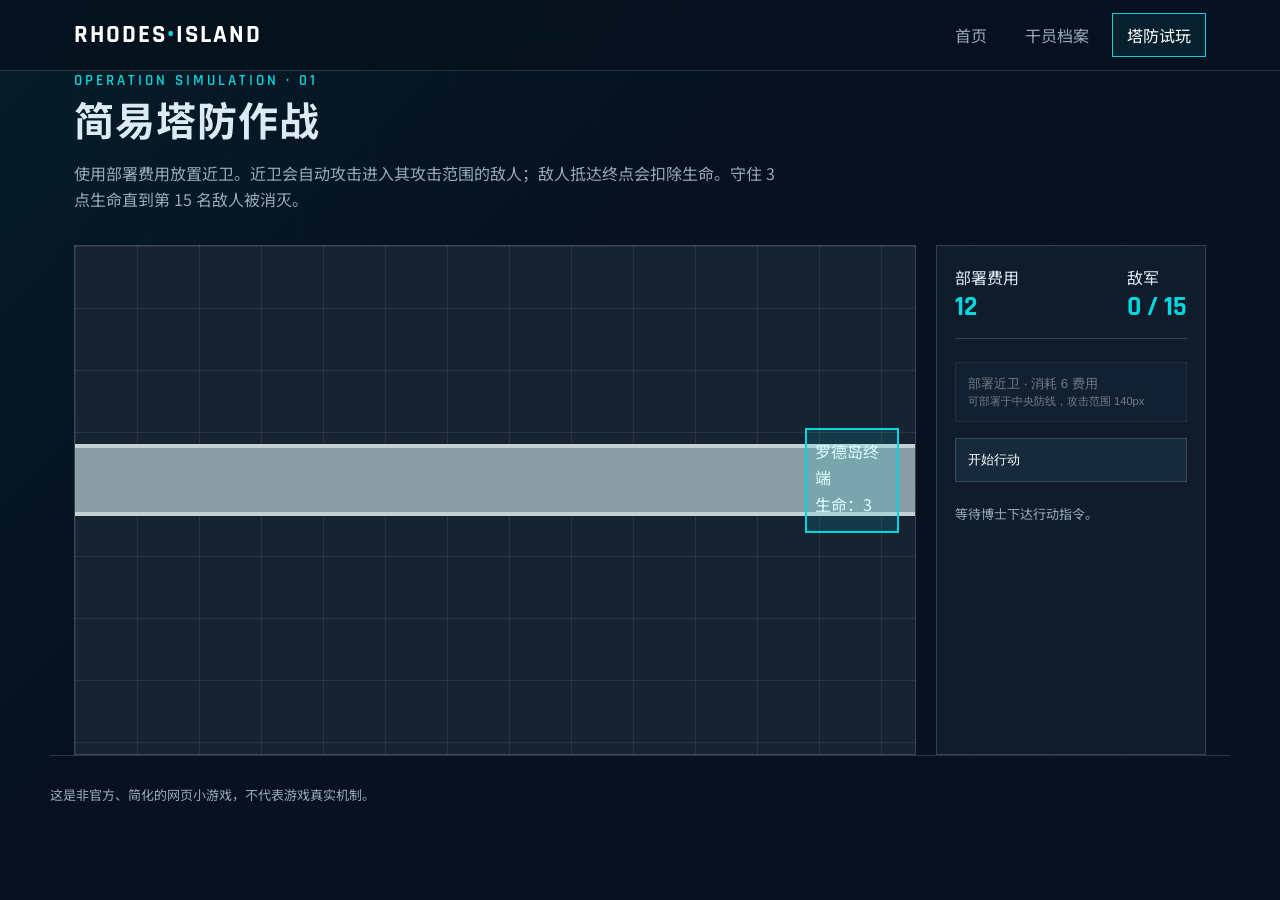
==== game.html @ d91fcb26 "feat: add Arknights fan site and tower defense demo" ====
<!doctype html><html lang="zh-CN"><head><meta charset="utf-8"><meta name="viewport" content="width=device-width,initial-scale=1"><meta name="description" content="明日方舟风格塔防小游戏。"><title>塔防试玩｜罗德岛终端</title><link rel="stylesheet" href="style.css"></head><body><header class="topbar"><div class="wrap nav"><a class="brand" href="index.html">RHODES<i>•</i>ISLAND</a><nav class="navlinks"><a href="index.html">首页</a><a href="characters.html">干员档案</a><a class="active" href="game.html">塔防试玩</a></nav></div></header><main><section class="wrap"><div class="eyebrow">OPERATION SIMULATION · 01</div><h1 class="section-title">简易塔防作战</h1><p class="lead">使用部署费用放置近卫。近卫会自动攻击进入其攻击范围的敌人；敌人抵达终点会扣除生命。守住 3 点生命直到第 15 名敌人被消灭。</p><div class="game-layout"><div class="battlefield" id="field"><div class="path"></div><div class="base">罗德岛终端<br>生命：<span id="basehp">3</span></div></div><aside class="sidebar"><div class="hud"><div>部署费用<br><strong id="cost">12</strong></div><div>敌军<br><strong id="count">0 / 15</strong></div></div><button class="deploy" id="deploy">部署近卫 · 消耗 6 费用<br><small>可部署于中央防线，攻击范围 140px</small></button><button class="deploy" id="start">开始行动</button><p class="log" id="log">等待博士下达行动指令。</p></aside></div></section></main><footer><div class="wrap footer">这是非官方、简化的网页小游戏，不代表游戏真实机制。</div></footer><script>const field=document.querySelector('#field'),costEl=document.querySelector('#cost'),countEl=document.querySelector('#count'),hpEl=document.querySelector('#basehp'),log=document.querySelector('#log'),deploy=document.querySelector('#deploy'),start=document.querySelector('#start');let cost=12,hp=3,kills=0,spawned=0,unit=null,running=false,timer=null;function upd(){costEl.textContent=cost;countEl.textContent=`${kills} / 15`;hpEl.textContent=hp;deploy.disabled=!!unit||cost<6||!running}function say(t){log.textContent=t}deploy.onclick=()=>{if(unit||cost<6)return;cost-=6;unit=document.createElement('div');unit.className='unit';unit.style.left='45%';unit.style.top='24%';unit.textContent='近';field.append(unit);say('近卫已部署：正在监测攻击范围。');upd()};function enemy(){if(!running||spawned>=15)return;spawned++;const e=document.createElement('div');e.className='enemy';field.append(e);let x=-38,life=5;const move=setInterval(()=>{if(!running){clearInterval(move);e.remove();return}x+=1.25;e.style.left=x+'px';if(unit&&x>field.clientWidth*.45-140&&x<field.clientWidth*.45+95){life-=.09;e.style.filter='brightness(1.5)';setTimeout(()=>e.style.filter='',70)}if(life<=0){clearInterval(move);e.remove();kills++;say(`敌军已击破。当前战果 ${kills}/15`);if(kills===15){running=false;clearInterval(timer);say('行动成功！罗德岛终端安全。');start.textContent='任务完成';start.disabled=true}upd()}else if(x>field.clientWidth-95){clearInterval(move);e.remove();hp--;say('敌军突破防线！');if(hp<=0){running=false;clearInterval(timer);say('行动失败：终端已失守。点击刷新页面重试。');start.disabled=true}upd()}},20)}start.onclick=()=>{if(running)return;running=true;start.disabled=true;start.textContent='行动进行中';say('敌军正在接近，尽快部署近卫！');upd();timer=setInterval(()=>{enemy();if(spawned>=15)clearInterval(timer)},1200)};setInterval(()=>{if(running&&cost<18){cost++;upd()}},1800);upd()</script></body></html>
---- style.css ----
@import url('https://fonts.googleapis.com/css2?family=Noto+Sans+SC:wght@400;500;700;900&family=Rajdhani:wght@500;600;700&display=swap');
:root{--ink:#111824;--deep:#07111f;--panel:#101c2c;--line:rgba(205,226,241,.18);--ice:#dcebf3;--muted:#95aab9;--cyan:#00d8dd;--orange:#ff9345;--red:#ed4d55}*{box-sizing:border-box}html{scroll-behavior:smooth}body{margin:0;background:var(--deep);color:var(--ice);font-family:'Noto Sans SC',sans-serif;line-height:1.65;overflow-x:hidden}body:before{content:'';position:fixed;inset:0;pointer-events:none;background:linear-gradient(135deg,rgba(0,216,221,.06),transparent 40%),repeating-linear-gradient(90deg,transparent 0 74px,rgba(255,255,255,.025) 75px);z-index:-1}.wrap{max-width:1180px;margin:auto;padding:0 24px}.topbar{position:sticky;top:0;z-index:10;background:rgba(7,17,31,.9);backdrop-filter:blur(16px);border-bottom:1px solid var(--line)}.nav{height:70px;display:flex;align-items:center;justify-content:space-between}.brand{font:700 25px Rajdhani,sans-serif;letter-spacing:2px;text-decoration:none;color:white}.brand i{color:var(--cyan);font-style:normal}.navlinks{display:flex;gap:8px}.navlinks a{color:var(--muted);text-decoration:none;padding:8px 14px;border:1px solid transparent}.navlinks a:hover,.navlinks a.active{color:white;border-color:var(--cyan);background:rgba(0,216,221,.08)}.hero{min-height:590px;display:grid;align-items:center;background:linear-gradient(90deg,rgba(7,17,31,.98) 15%,rgba(7,17,31,.68) 55%,rgba(7,17,31,.3)),url('https://web.hycdn.cn/arknights/official/static/pc/assets/images/home/kv.jpg') center/cover}.hero-content{max-width:620px;padding:80px 0}.eyebrow{color:var(--cyan);font:600 15px Rajdhani,sans-serif;letter-spacing:3px}.hero h1{font:900 clamp(44px,8vw,90px) Rajdhani,'Noto Sans SC',sans-serif;line-height:.95;margin:12px 0 18px;letter-spacing:2px}.hero p{color:#c3d2dc;max-width:540px}.button{display:inline-block;margin:12px 8px 0 0;padding:12px 24px;text-decoration:none;color:#06111d;background:var(--cyan);font-weight:900;border:1px solid var(--cyan);transition:.2s}.button:hover{transform:translateY(-3px);box-shadow:0 10px 25px rgba(0,216,221,.22)}.button.alt{background:transparent;color:white;border-color:var(--line)}section{padding:74px 0}.section-title{font:700 40px Rajdhani,'Noto Sans SC',sans-serif;letter-spacing:1px;margin:0 0 10px}.lead{color:var(--muted);max-width:720px;margin:0 0 32px}.grid{display:grid;grid-template-columns:repeat(3,1fr);gap:18px}.card{background:linear-gradient(145deg,rgba(24,40,59,.95),rgba(12,24,38,.95));border:1px solid var(--line);padding:24px}.card h3{margin:0 0 8px;color:white}.card p{color:var(--muted);font-size:14px;margin:0}.stat{font:700 34px Rajdhani,sans-serif;color:var(--cyan)}.notice{border-left:3px solid var(--orange);background:rgba(255,147,69,.08);padding:16px 20px;color:#cbd7df;font-size:14px}.char-grid{display:grid;grid-template-columns:repeat(auto-fit,minmax(215px,1fr));gap:18px}.operator{position:relative;min-height:350px;overflow:hidden;border:1px solid var(--line);background:#172435;isolation:isolate}.operator:after{content:'';position:absolute;inset:35% 0 0;background:linear-gradient(transparent,#091421 62%);z-index:-1}.operator img{width:100%;height:350px;object-fit:cover;object-position:top;position:absolute;inset:0;z-index:-2;filter:saturate(.9)}.operator .info{position:absolute;bottom:0;padding:18px;width:100%}.rarity{color:#ffd370;letter-spacing:2px;font-size:14px}.operator h3{margin:3px 0;font:700 27px Rajdhani,'Noto Sans SC',sans-serif}.operator small{color:#b3c4ce}.filterbar{display:flex;flex-wrap:wrap;gap:8px;margin:0 0 25px}.filter{cursor:pointer;border:1px solid var(--line);background:#111e2d;color:#c3d2dc;padding:8px 14px}.filter.active,.filter:hover{border-color:var(--cyan);color:var(--cyan)}.game-layout{display:grid;grid-template-columns:minmax(0,1fr) 270px;gap:20px}.battlefield{position:relative;min-height:510px;border:1px solid var(--line);background-color:#172333;background-image:linear-gradient(rgba(255,255,255,.08) 1px,transparent 1px),linear-gradient(90deg,rgba(255,255,255,.08) 1px,transparent 1px);background-size:62px 62px;overflow:hidden}.path{position:absolute;left:0;right:0;top:39%;height:72px;background:#8b9da6;border-top:4px solid #c5d1d3;border-bottom:4px solid #c5d1d3}.base{position:absolute;right:16px;top:calc(39% - 16px);width:94px;height:105px;border:2px solid var(--cyan);background:rgba(0,216,221,.12);padding:8px;color:#dff;z-index:3}.enemy{position:absolute;top:calc(39% + 16px);left:-38px;width:36px;height:36px;background:var(--red);border:3px solid #ffabb0;border-radius:5px;z-index:4}.unit{position:absolute;width:52px;height:52px;border:3px solid var(--cyan);border-radius:50%;background:#0f7985;color:white;text-align:center;line-height:46px;font-weight:bold;box-shadow:0 0 18px rgba(0,216,221,.5);z-index:4}.unit:after{content:'';position:absolute;inset:-9px;border:1px solid rgba(0,216,221,.45);border-radius:50%}.sidebar{background:var(--panel);border:1px solid var(--line);padding:18px}.hud{display:flex;justify-content:space-between;border-bottom:1px solid var(--line);padding-bottom:14px;margin-bottom:15px}.hud strong{color:var(--cyan);font:700 27px Rajdhani,sans-serif}.deploy{width:100%;cursor:pointer;text-align:left;background:#172a3c;color:white;border:1px solid var(--line);padding:12px;margin:8px 0}.deploy:hover:not(:disabled){border-color:var(--cyan);background:#193b4a}.deploy:disabled{opacity:.42;cursor:not-allowed}.log{color:var(--muted);font-size:13px;min-height:52px}.footer{padding:28px 0;color:var(--muted);font-size:13px;border-top:1px solid var(--line)}
@media(max-width:760px){.wrap{padding:0 16px}.nav{height:auto;min-height:64px;padding:10px 0;align-items:flex-start}.brand{font-size:20px}.navlinks{gap:2px}.navlinks a{font-size:13px;padding:6px 8px}.hero{min-height:510px;background-position:60% center}.hero-content{padding:70px 0}.grid{grid-template-columns:1fr}.game-layout{grid-template-columns:1fr}.battlefield{min-height:420px}.sidebar{order:-1}.operator{min-height:320px}.operator img{height:320px}section{padding:55px 0}.section-title{font-size:34px}}
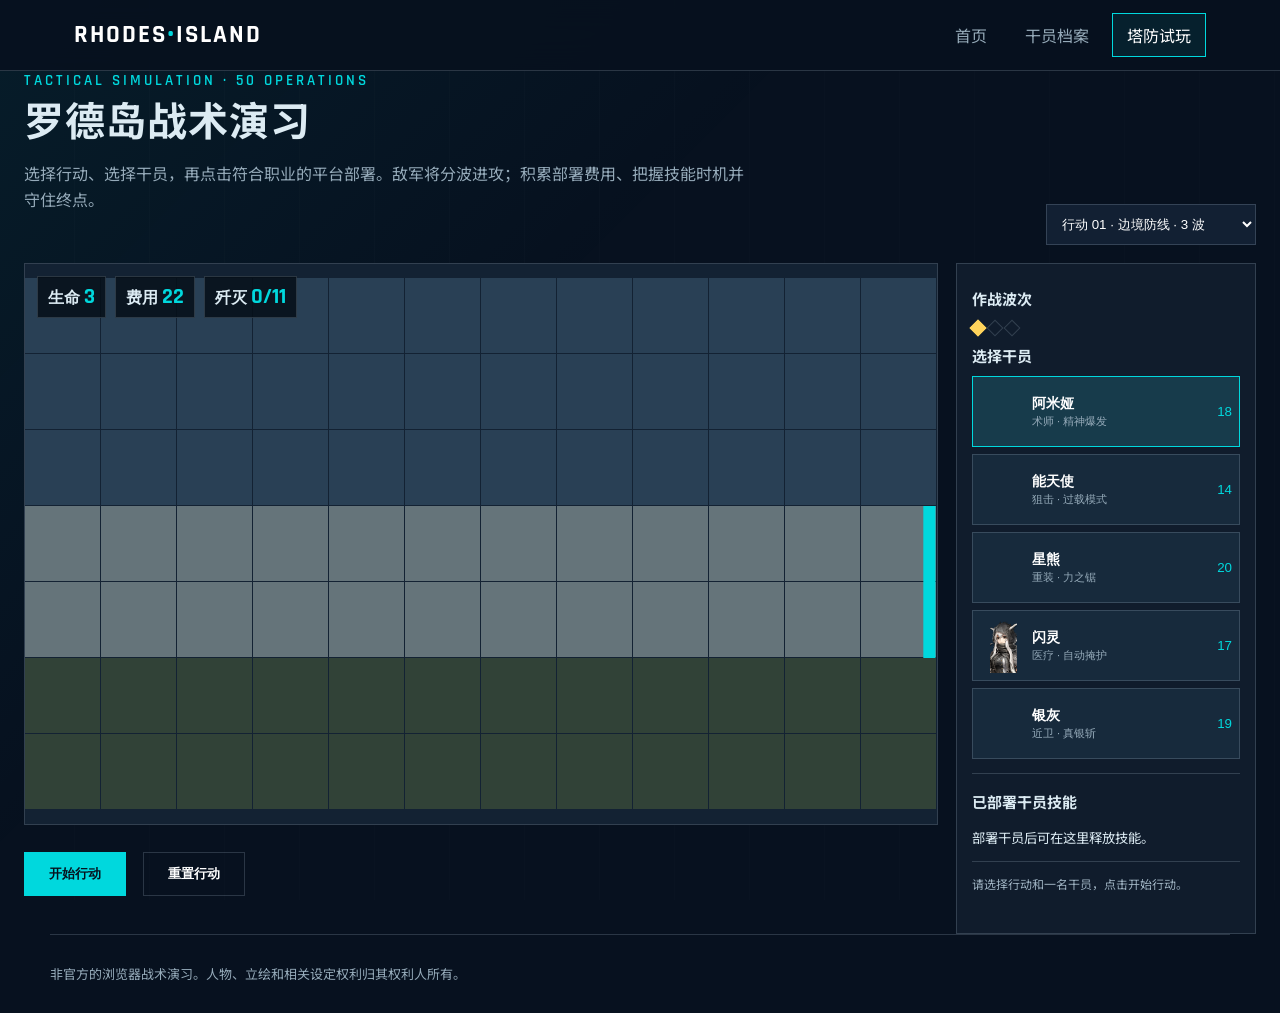
==== commit fe74d0fa: "feat: add complete operator archive and 50-level tower defense" ====
--- a/game.html
+++ b/game.html
@@ -1 +1 @@
-<!doctype html><html lang="zh-CN"><head><meta charset="utf-8"><meta name="viewport" content="width=device-width,initial-scale=1"><meta name="description" content="明日方舟风格塔防小游戏。"><title>塔防试玩｜罗德岛终端</title><link rel="stylesheet" href="style.css"></head><body><header class="topbar"><div class="wrap nav"><a class="brand" href="index.html">RHODES<i>•</i>ISLAND</a><nav class="navlinks"><a href="index.html">首页</a><a href="characters.html">干员档案</a><a class="active" href="game.html">塔防试玩</a></nav></div></header><main><section class="wrap"><div class="eyebrow">OPERATION SIMULATION · 01</div><h1 class="section-title">简易塔防作战</h1><p class="lead">使用部署费用放置近卫。近卫会自动攻击进入其攻击范围的敌人；敌人抵达终点会扣除生命。守住 3 点生命直到第 15 名敌人被消灭。</p><div class="game-layout"><div class="battlefield" id="field"><div class="path"></div><div class="base">罗德岛终端<br>生命：<span id="basehp">3</span></div></div><aside class="sidebar"><div class="hud"><div>部署费用<br><strong id="cost">12</strong></div><div>敌军<br><strong id="count">0 / 15</strong></div></div><button class="deploy" id="deploy">部署近卫 · 消耗 6 费用<br><small>可部署于中央防线，攻击范围 140px</small></button><button class="deploy" id="start">开始行动</button><p class="log" id="log">等待博士下达行动指令。</p></aside></div></section></main><footer><div class="wrap footer">这是非官方、简化的网页小游戏，不代表游戏真实机制。</div></footer><script>const field=document.querySelector('#field'),costEl=document.querySelector('#cost'),countEl=document.querySelector('#count'),hpEl=document.querySelector('#basehp'),log=document.querySelector('#log'),deploy=document.querySelector('#deploy'),start=document.querySelector('#start');let cost=12,hp=3,kills=0,spawned=0,unit=null,running=false,timer=null;function upd(){costEl.textContent=cost;countEl.textContent=`${kills} / 15`;hpEl.textContent=hp;deploy.disabled=!!unit||cost<6||!running}function say(t){log.textContent=t}deploy.onclick=()=>{if(unit||cost<6)return;cost-=6;unit=document.createElement('div');unit.className='unit';unit.style.left='45%';unit.style.top='24%';unit.textContent='近';field.append(unit);say('近卫已部署：正在监测攻击范围。');upd()};function enemy(){if(!running||spawned>=15)return;spawned++;const e=document.createElement('div');e.className='enemy';field.append(e);let x=-38,life=5;const move=setInterval(()=>{if(!running){clearInterval(move);e.remove();return}x+=1.25;e.style.left=x+'px';if(unit&&x>field.clientWidth*.45-140&&x<field.clientWidth*.45+95){life-=.09;e.style.filter='brightness(1.5)';setTimeout(()=>e.style.filter='',70)}if(life<=0){clearInterval(move);e.remove();kills++;say(`敌军已击破。当前战果 ${kills}/15`);if(kills===15){running=false;clearInterval(timer);say('行动成功！罗德岛终端安全。');start.textContent='任务完成';start.disabled=true}upd()}else if(x>field.clientWidth-95){clearInterval(move);e.remove();hp--;say('敌军突破防线！');if(hp<=0){running=false;clearInterval(timer);say('行动失败：终端已失守。点击刷新页面重试。');start.disabled=true}upd()}},20)}start.onclick=()=>{if(running)return;running=true;start.disabled=true;start.textContent='行动进行中';say('敌军正在接近，尽快部署近卫！');upd();timer=setInterval(()=>{enemy();if(spawned>=15)clearInterval(timer)},1200)};setInterval(()=>{if(running&&cost<18){cost++;upd()}},1800);upd()</script></body></html>+<!doctype html><html lang="zh-CN"><head><meta charset="utf-8"><meta name="viewport" content="width=device-width,initial-scale=1"><meta name="description" content="含50个行动关卡的明日方舟风格塔防试玩。"><title>塔防作战｜罗德岛终端</title><link rel="stylesheet" href="style.css"><link rel="stylesheet" href="game.css"></head><body><header class="topbar"><div class="wrap nav"><a class="brand" href="index.html">RHODES<i>•</i>ISLAND</a><nav class="navlinks"><a href="index.html">首页</a><a href="characters.html">干员档案</a><a class="active" href="game.html">塔防试玩</a></nav></div></header><main><section class="wrap td-shell"><div class="td-top"><div><div class="eyebrow">TACTICAL SIMULATION · 50 OPERATIONS</div><h1 class="section-title">罗德岛战术演习</h1><p class="lead">选择行动、选择干员，再点击符合职业的平台部署。敌军将分波进攻；积累部署费用、把握技能时机并守住终点。</p></div><select class="level-select" id="level" aria-label="选择行动"></select></div><div class="td-layout"><div><div class="td-board"><canvas id="board" aria-label="战场网格"></canvas><div class="td-hud"><div class="td-pill">生命 <b id="life">3</b></div><div class="td-pill">费用 <b id="dp">22</b></div><div class="td-pill">歼灭 <b id="kills">0/0</b></div></div></div><div class="td-controls"><button class="button" id="start">开始行动</button><button class="button alt" id="reset">重置行动</button></div></div><aside class="td-side"><h3>作战波次</h3><div class="wave-track" id="waves"></div><h3>选择干员</h3><div id="operators"></div><div class="td-skills"><h3>已部署干员技能</h3><div id="skills"><small>部署干员后可在这里释放技能。</small></div></div><p class="td-log" id="log">请选择行动和一名干员，点击开始行动。</p></aside></div></section></main><footer><div class="wrap footer">非官方的浏览器战术演习。人物、立绘和相关设定权利归其权利人所有。</div></footer><script type="module">import{OPERATORS,LEVELS,GRID}from'./js/game-data.js';import{GameEngine}from'./js/game-engine.js';import{render}from'./js/game-render.js';const $=s=>document.querySelector(s),canvas=$('#board'),level=$('#level'),ops=$('#operators'),skills=$('#skills'),log=$('#log');let g=new GameEngine(),last=0,geom;LEVELS.forEach(x=>level.add(new Option(`${x.name} · ${x.waves.length} 波`,x.id)));function ui(){ $('#life').textContent=g.life;$('#dp').textContent=Math.floor(g.dp);$('#kills').textContent=`${g.kills}/${g.total}`;$('#waves').innerHTML=g.level.waves.map((_,i)=>`<i class="wave-dot ${i<g.wave?'done':i===g.wave?'now':''}"></i>`).join('');ops.innerHTML=OPERATORS.map(o=>`<button class="td-op ${g.selected?.id===o.id?'active':''}" data-id="${o.id}"><img src="${o.portrait}" alt=""><span><strong>${o.name}</strong><br><small>${o.role} · ${o.skill}</small></span><em>${o.cost}</em></button>`).join('');skills.innerHTML=g.units.length?g.units.map((u,i)=>`<button class="td-skill" data-skill="${i}" ${u.skillCd>0?'disabled':''}>${u.name} · ${u.skill} ${u.skillCd>0?`(${Math.ceil(u.skillCd)}s)`:''}</button>`).join(''):'<small>部署干员后可在这里释放技能。</small>'}function loop(t){let dt=Math.min(.05,(t-last)/1000||0);last=t;g.tick(dt);geom=render(canvas,g);ui();requestAnimationFrame(loop)}g.on('log',x=>log.textContent=x);g.on('end',ok=>{log.textContent=ok?'行动成功！可选择下一关继续演习。':'行动失败：终端失守。请调整部署后重试。'});g.on('state',()=>{});ops.onclick=e=>{let b=e.target.closest('[data-id]');if(b)g.select(b.dataset.id)};skills.onclick=e=>{let b=e.target.closest('[data-skill]');if(b)g.skill(+b.dataset.skill)};canvas.onclick=e=>{if(!geom)return;let r=canvas.getBoundingClientRect(),x=(e.clientX-r.left),y=(e.clientY-r.top),col=Math.floor((x-geom.ox)/geom.s),row=Math.floor((y-geom.oy)/geom.s);if(col>=0&&col<GRID.cols&&row>=0&&row<GRID.rows)g.deploy(col,row)};$('#start').onclick=()=>g.start();$('#reset').onclick=()=>{g.reset(+level.value);log.textContent='行动已重置。请选择干员并开始。'};level.onchange=()=>{g.reset(+level.value);log.textContent='已切换行动。'};level.value=1;g.select('amiya');ui();requestAnimationFrame(loop);</script></body></html>
--- a/style.css
+++ b/style.css
@@ -1,3 +1,11 @@
 @import url('https://fonts.googleapis.com/css2?family=Noto+Sans+SC:wght@400;500;700;900&family=Rajdhani:wght@500;600;700&display=swap');
-:root{--ink:#111824;--deep:#07111f;--panel:#101c2c;--line:rgba(205,226,241,.18);--ice:#dcebf3;--muted:#95aab9;--cyan:#00d8dd;--orange:#ff9345;--red:#ed4d55}*{box-sizing:border-box}html{scroll-behavior:smooth}body{margin:0;background:var(--deep);color:var(--ice);font-family:'Noto Sans SC',sans-serif;line-height:1.65;overflow-x:hidden}body:before{content:'';position:fixed;inset:0;pointer-events:none;background:linear-gradient(135deg,rgba(0,216,221,.06),transparent 40%),repeating-linear-gradient(90deg,transparent 0 74px,rgba(255,255,255,.025) 75px);z-index:-1}.wrap{max-width:1180px;margin:auto;padding:0 24px}.topbar{position:sticky;top:0;z-index:10;background:rgba(7,17,31,.9);backdrop-filter:blur(16px);border-bottom:1px solid var(--line)}.nav{height:70px;display:flex;align-items:center;justify-content:space-between}.brand{font:700 25px Rajdhani,sans-serif;letter-spacing:2px;text-decoration:none;color:white}.brand i{color:var(--cyan);font-style:normal}.navlinks{display:flex;gap:8px}.navlinks a{color:var(--muted);text-decoration:none;padding:8px 14px;border:1px solid transparent}.navlinks a:hover,.navlinks a.active{color:white;border-color:var(--cyan);background:rgba(0,216,221,.08)}.hero{min-height:590px;display:grid;align-items:center;background:linear-gradient(90deg,rgba(7,17,31,.98) 15%,rgba(7,17,31,.68) 55%,rgba(7,17,31,.3)),url('https://web.hycdn.cn/arknights/official/static/pc/assets/images/home/kv.jpg') center/cover}.hero-content{max-width:620px;padding:80px 0}.eyebrow{color:var(--cyan);font:600 15px Rajdhani,sans-serif;letter-spacing:3px}.hero h1{font:900 clamp(44px,8vw,90px) Rajdhani,'Noto Sans SC',sans-serif;line-height:.95;margin:12px 0 18px;letter-spacing:2px}.hero p{color:#c3d2dc;max-width:540px}.button{display:inline-block;margin:12px 8px 0 0;padding:12px 24px;text-decoration:none;color:#06111d;background:var(--cyan);font-weight:900;border:1px solid var(--cyan);transition:.2s}.button:hover{transform:translateY(-3px);box-shadow:0 10px 25px rgba(0,216,221,.22)}.button.alt{background:transparent;color:white;border-color:var(--line)}section{padding:74px 0}.section-title{font:700 40px Rajdhani,'Noto Sans SC',sans-serif;letter-spacing:1px;margin:0 0 10px}.lead{color:var(--muted);max-width:720px;margin:0 0 32px}.grid{display:grid;grid-template-columns:repeat(3,1fr);gap:18px}.card{background:linear-gradient(145deg,rgba(24,40,59,.95),rgba(12,24,38,.95));border:1px solid var(--line);padding:24px}.card h3{margin:0 0 8px;color:white}.card p{color:var(--muted);font-size:14px;margin:0}.stat{font:700 34px Rajdhani,sans-serif;color:var(--cyan)}.notice{border-left:3px solid var(--orange);background:rgba(255,147,69,.08);padding:16px 20px;color:#cbd7df;font-size:14px}.char-grid{display:grid;grid-template-columns:repeat(auto-fit,minmax(215px,1fr));gap:18px}.operator{position:relative;min-height:350px;overflow:hidden;border:1px solid var(--line);background:#172435;isolation:isolate}.operator:after{content:'';position:absolute;inset:35% 0 0;background:linear-gradient(transparent,#091421 62%);z-index:-1}.operator img{width:100%;height:350px;object-fit:cover;object-position:top;position:absolute;inset:0;z-index:-2;filter:saturate(.9)}.operator .info{position:absolute;bottom:0;padding:18px;width:100%}.rarity{color:#ffd370;letter-spacing:2px;font-size:14px}.operator h3{margin:3px 0;font:700 27px Rajdhani,'Noto Sans SC',sans-serif}.operator small{color:#b3c4ce}.filterbar{display:flex;flex-wrap:wrap;gap:8px;margin:0 0 25px}.filter{cursor:pointer;border:1px solid var(--line);background:#111e2d;color:#c3d2dc;padding:8px 14px}.filter.active,.filter:hover{border-color:var(--cyan);color:var(--cyan)}.game-layout{display:grid;grid-template-columns:minmax(0,1fr) 270px;gap:20px}.battlefield{position:relative;min-height:510px;border:1px solid var(--line);background-color:#172333;background-image:linear-gradient(rgba(255,255,255,.08) 1px,transparent 1px),linear-gradient(90deg,rgba(255,255,255,.08) 1px,transparent 1px);background-size:62px 62px;overflow:hidden}.path{position:absolute;left:0;right:0;top:39%;height:72px;background:#8b9da6;border-top:4px solid #c5d1d3;border-bottom:4px solid #c5d1d3}.base{position:absolute;right:16px;top:calc(39% - 16px);width:94px;height:105px;border:2px solid var(--cyan);background:rgba(0,216,221,.12);padding:8px;color:#dff;z-index:3}.enemy{position:absolute;top:calc(39% + 16px);left:-38px;width:36px;height:36px;background:var(--red);border:3px solid #ffabb0;border-radius:5px;z-index:4}.unit{position:absolute;width:52px;height:52px;border:3px solid var(--cyan);border-radius:50%;background:#0f7985;color:white;text-align:center;line-height:46px;font-weight:bold;box-shadow:0 0 18px rgba(0,216,221,.5);z-index:4}.unit:after{content:'';position:absolute;inset:-9px;border:1px solid rgba(0,216,221,.45);border-radius:50%}.sidebar{background:var(--panel);border:1px solid var(--line);padding:18px}.hud{display:flex;justify-content:space-between;border-bottom:1px solid var(--line);padding-bottom:14px;margin-bottom:15px}.hud strong{color:var(--cyan);font:700 27px Rajdhani,sans-serif}.deploy{width:100%;cursor:pointer;text-align:left;background:#172a3c;color:white;border:1px solid var(--line);padding:12px;margin:8px 0}.deploy:hover:not(:disabled){border-color:var(--cyan);background:#193b4a}.deploy:disabled{opacity:.42;cursor:not-allowed}.log{color:var(--muted);font-size:13px;min-height:52px}.footer{padding:28px 0;color:var(--muted);font-size:13px;border-top:1px solid var(--line)}
+:root{--ink:#111824;--deep:#07111f;--panel:#101c2c;--line:rgba(205,226,241,.18);--ice:#dcebf3;--muted:#95aab9;--cyan:#00d8dd;--orange:#ff9345;--red:#ed4d55}*{box-sizing:border-box}html{scroll-behavior:smooth}body{margin:0;background:var(--deep);color:var(--ice);font-family:'Noto Sans SC',sans-serif;line-height:1.65;overflow-x:hidden}body:before{content:'';position:fixed;inset:0;pointer-events:none;background:linear-gradient(135deg,rgba(0,216,221,.06),transparent 40%),repeating-linear-gradient(90deg,transparent 0 74px,rgba(255,255,255,.025) 75px);z-index:-1}.wrap{max-width:1180px;margin:auto;padding:0 24px}.topbar{position:sticky;top:0;z-index:10;background:rgba(7,17,31,.9);backdrop-filter:blur(16px);border-bottom:1px solid var(--line)}.nav{height:70px;display:flex;align-items:center;justify-content:space-between}.brand{font:700 25px Rajdhani,sans-serif;letter-spacing:2px;text-decoration:none;color:white}.brand i{color:var(--cyan);font-style:normal}.navlinks{display:flex;gap:8px}.navlinks a{color:var(--muted);text-decoration:none;padding:8px 14px;border:1px solid transparent}.navlinks a:hover,.navlinks a.active{color:white;border-color:var(--cyan);background:rgba(0,216,221,.08)}.hero{min-height:590px;display:grid;align-items:center;background:linear-gradient(90deg,rgba(7,17,31,.98) 15%,rgba(7,17,31,.68) 55%,rgba(7,17,31,.3)),url('https://web.hycdn.cn/arknights/official/static/pc/assets/images/home/kv.jpg') center/cover}.hero-content{max-width:620px;padding:80px 0}.eyebrow{color:var(--cyan);font:600 15px Rajdhani,sans-serif;letter-spacing:3px}.hero h1{font:900 clamp(44px,8vw,90px) Rajdhani,'Noto Sans SC',sans-serif;line-height:.95;margin:12px 0 18px;letter-spacing:2px}.hero p{color:#c3d2dc;max-width:540px}.button{display:inline-block;margin:12px 8px 0 0;padding:12px 24px;text-decoration:none;color:#06111d;background:var(--cyan);font-weight:900;border:1px solid var(--cyan);transition:.2s}.button:hover{transform:translateY(-3px);box-shadow:0 10px 25px rgba(0,216,221,.22)}.button.alt{background:transparent;color:white;border-color:var(--line)}section{padding:74px 0}.section-title{font:700 40px Rajdhani,'Noto Sans SC',sans-serif;letter-spacing:1px;margin:0 0 10px}.lead{color:var(--muted);max-width:720px;margin:0 0 32px}.grid{display:grid;grid-template-columns:repeat(3,1fr);gap:18px}.card{background:linear-gradient(145deg,rgba(24,40,59,.95),rgba(12,24,38,.95));border:1px solid var(--line);padding:24px}.card h3{margin:0 0 8px;color:white}.card p{color:var(--muted);font-size:14px;margin:0}.stat{font:700 34px Rajdhani,sans-serif;color:var(--cyan)}.notice{border-left:3px solid var(--orange);background:rgba(255,147,69,.08);padding:16px 20px;color:#cbd7df;font-size:14px}.char-grid{display:grid;grid-template-columns:repeat(auto-fit,minmax(215px,1fr));gap:18px}.operator{position:relative;min-height:350px;overflow:hidden;border:1px solid var(--line);background:#172435;isolation:isolate}.operator:after{content:'';position:absolute;inset:35% 0 0;background:linear-gradient(transparent,#091421 62%);z-index:-1}.operator img{width:100%;height:350px;object-fit:contain;object-position:center top;position:absolute;inset:0;z-index:-2;filter:saturate(.9)}.operator .info{position:absolute;bottom:0;padding:18px;width:100%}.rarity{color:#ffd370;letter-spacing:2px;font-size:14px}.operator h3{margin:3px 0;font:700 27px Rajdhani,'Noto Sans SC',sans-serif}.operator small{color:#b3c4ce}.filterbar{display:flex;flex-wrap:wrap;gap:8px;margin:0 0 25px}.filter{cursor:pointer;border:1px solid var(--line);background:#111e2d;color:#c3d2dc;padding:8px 14px}.filter.active,.filter:hover{border-color:var(--cyan);color:var(--cyan)}.game-layout{display:grid;grid-template-columns:minmax(0,1fr) 270px;gap:20px}.battlefield{position:relative;min-height:510px;border:1px solid var(--line);background-color:#172333;background-image:linear-gradient(rgba(255,255,255,.08) 1px,transparent 1px),linear-gradient(90deg,rgba(255,255,255,.08) 1px,transparent 1px);background-size:62px 62px;overflow:hidden}.path{position:absolute;left:0;right:0;top:39%;height:72px;background:#8b9da6;border-top:4px solid #c5d1d3;border-bottom:4px solid #c5d1d3}.base{position:absolute;right:16px;top:calc(39% - 16px);width:94px;height:105px;border:2px solid var(--cyan);background:rgba(0,216,221,.12);padding:8px;color:#dff;z-index:3}.enemy{position:absolute;top:calc(39% + 16px);left:-38px;width:36px;height:36px;background:var(--red);border:3px solid #ffabb0;border-radius:5px;z-index:4}.unit{position:absolute;width:52px;height:52px;border:3px solid var(--cyan);border-radius:50%;background:#0f7985;color:white;text-align:center;line-height:46px;font-weight:bold;box-shadow:0 0 18px rgba(0,216,221,.5);z-index:4}.unit:after{content:'';position:absolute;inset:-9px;border:1px solid rgba(0,216,221,.45);border-radius:50%}.sidebar{background:var(--panel);border:1px solid var(--line);padding:18px}.hud{display:flex;justify-content:space-between;border-bottom:1px solid var(--line);padding-bottom:14px;margin-bottom:15px}.hud strong{color:var(--cyan);font:700 27px Rajdhani,sans-serif}.deploy{width:100%;cursor:pointer;text-align:left;background:#172a3c;color:white;border:1px solid var(--line);padding:12px;margin:8px 0}.deploy:hover:not(:disabled){border-color:var(--cyan);background:#193b4a}.deploy:disabled{opacity:.42;cursor:not-allowed}.log{color:var(--muted);font-size:13px;min-height:52px}.footer{padding:28px 0;color:var(--muted);font-size:13px;border-top:1px solid var(--line)}
 @media(max-width:760px){.wrap{padding:0 16px}.nav{height:auto;min-height:64px;padding:10px 0;align-items:flex-start}.brand{font-size:20px}.navlinks{gap:2px}.navlinks a{font-size:13px;padding:6px 8px}.hero{min-height:510px;background-position:60% center}.hero-content{padding:70px 0}.grid{grid-template-columns:1fr}.game-layout{grid-template-columns:1fr}.battlefield{min-height:420px}.sidebar{order:-1}.operator{min-height:320px}.operator img{height:320px}section{padding:55px 0}.section-title{font-size:34px}}
+/* When an external artwork mirror is unavailable, retain an intentional archive card instead of a blank frame. */
+.operator.image-missing{background:radial-gradient(circle at 72% 20%,rgba(0,216,221,.32),transparent 32%),linear-gradient(145deg,#263d56,#0b1625)}
+.operator.image-missing:before{content:'RHODES ISLAND\A OPERATOR FILE';white-space:pre;position:absolute;right:16px;top:18px;text-align:right;color:rgba(220,235,243,.38);font:700 15px Rajdhani,sans-serif;letter-spacing:2px;line-height:1.2;z-index:-1}
+.operator.image-missing .info{border-top:1px solid rgba(0,216,221,.35)}
+/* Full catalogue controls and intentionally artwork-free archive cards. */
+.catalogue-status{display:flex;align-items:baseline;gap:13px;margin:22px 0 14px;color:var(--muted)}.catalogue-status strong{color:var(--cyan);font:700 22px Rajdhani,'Noto Sans SC',sans-serif;letter-spacing:.4px}.catalogue-status span{font-size:13px}.catalogue-tools{display:flex;flex-direction:column;gap:12px;margin-bottom:22px}.searchbox{display:flex;align-items:center;max-width:430px;background:#111e2d;border:1px solid var(--line);color:var(--cyan);padding:0 12px;font-size:21px}.searchbox:focus-within{border-color:var(--cyan)}.searchbox input{width:100%;padding:11px 9px;background:transparent;border:0;outline:0;color:white;font:14px 'Noto Sans SC',sans-serif}.searchbox input::placeholder{color:#75909e}.catalogue-grid{grid-template-columns:repeat(auto-fit,minmax(215px,1fr));align-items:start}.catalogue-grid .operator{min-height:300px;max-width:300px}.archive-card{background:radial-gradient(circle at 75% 22%,rgba(0,216,221,.18),transparent 31%),linear-gradient(145deg,#1c3045,#0a1523)}.archive-card:after{background:linear-gradient(transparent,rgba(7,17,31,.72) 65%)}.archive-mark{position:absolute;right:15px;top:16px;max-width:65%;text-align:right;color:rgba(220,235,243,.3);font:700 14px Rajdhani,sans-serif;letter-spacing:1.5px;line-height:1.25;word-break:break-word;z-index:-1}.archive-mark b{font-size:17px;color:rgba(0,216,221,.48)}.archive-card .info{border-top:1px solid rgba(0,216,221,.23)}.catalogue-more{display:block;margin:28px auto 0}.catalogue-grid .operator small{display:block;line-height:1.45;max-height:62px;overflow:hidden}@media(max-width:760px){.catalogue-status{align-items:flex-start;flex-direction:column;gap:2px}.catalogue-grid .operator{min-height:280px}}
+/* All-operator portraits and interactive operator record overlay. */
+.catalogue-operator{cursor:pointer;outline:none}.catalogue-operator:hover,.catalogue-operator:focus-visible{border-color:var(--cyan);transform:translateY(-3px);box-shadow:0 12px 30px rgba(0,216,221,.11)}.catalogue-operator img{background:radial-gradient(circle at 50% 20%,#29435b,#101c2c)}.detail-hint{display:block;margin-top:9px;color:var(--cyan);font-size:12px;font-weight:700}.operator-modal{display:none;position:fixed;z-index:50;inset:0;padding:24px;align-items:center;justify-content:center}.operator-modal.open{display:flex}.modal-backdrop{position:absolute;inset:0;background:rgba(2,8,15,.85);backdrop-filter:blur(8px)}.modal-panel{position:relative;z-index:1;display:grid;grid-template-columns:minmax(280px,.9fr) minmax(320px,1.1fr);width:min(950px,100%);max-height:min(740px,calc(100vh - 48px));overflow:auto;background:#0e1b2a;border:1px solid rgba(0,216,221,.48);box-shadow:0 28px 90px rgba(0,0,0,.65)}.modal-close{position:absolute;z-index:3;right:12px;top:9px;width:40px;height:40px;border:1px solid var(--line);background:#0c1724;color:white;font-size:28px;line-height:32px;cursor:pointer}.modal-close:hover{border-color:var(--cyan);color:var(--cyan)}.modal-art{position:relative;min-height:520px;background:radial-gradient(circle at 48% 28%,#2c465e,#07111f 72%);overflow:hidden}.modal-art img{position:absolute;inset:0;width:100%;height:100%;object-fit:contain;object-position:center bottom;z-index:1}.modal-art-fallback{position:absolute;inset:0;display:flex;align-items:center;justify-content:center;text-align:center;color:rgba(0,216,221,.35);font:700 22px Rajdhani,sans-serif;letter-spacing:2px;z-index:0}.modal-art-fallback b{font-size:15px}.modal-content{padding:56px 38px 34px}.modal-content h2{margin:5px 0 0;font:700 48px Rajdhani,'Noto Sans SC',sans-serif}.modal-meta{color:var(--cyan);margin:2px 0 28px;font-size:14px}.modal-content h3{font-size:16px;border-left:3px solid var(--cyan);padding-left:10px;margin:24px 0 8px}.modal-content p{color:#b9c9d3}.modal-actions{margin-top:28px;display:flex;gap:9px;flex-wrap:wrap}.modal-note{font-size:12px;color:var(--muted)!important;margin-top:20px}.modal-open{overflow:hidden}@media(max-width:700px){.operator-modal{padding:12px}.modal-panel{grid-template-columns:1fr;max-height:calc(100vh - 24px)}.modal-art{min-height:310px;max-height:42vh}.modal-content{padding:30px 22px 24px}.modal-content h2{font-size:39px}.modal-close{right:8px;top:8px}.modal-actions .button{width:100%;text-align:center}.catalogue-operator img{height:320px}}
--- a/game.css
+++ b/game.css
@@ -0,0 +1 @@
+.td-shell{max-width:1400px}.td-top{display:flex;justify-content:space-between;gap:20px;align-items:end;margin-bottom:18px}.level-select{background:#122033;border:1px solid var(--line);color:white;padding:11px;min-width:210px}.td-layout{display:grid;grid-template-columns:minmax(0,1fr) 300px;gap:18px}.td-board{position:relative;border:1px solid var(--line);background:#101c2c;min-height:460px}.td-board canvas{width:100%;height:560px;display:block;cursor:crosshair}.td-hud{position:absolute;inset:12px 12px auto;display:flex;gap:9px;pointer-events:none}.td-pill{background:rgba(5,14,24,.86);border:1px solid var(--line);padding:6px 10px;font:700 16px Rajdhani,sans-serif}.td-pill b{color:var(--cyan);font-size:22px}.td-side{background:#101c2c;border:1px solid var(--line);padding:15px}.td-side h3{font-size:15px;margin:8px 0}.td-op{display:grid;grid-template-columns:52px 1fr auto;align-items:center;width:100%;text-align:left;background:#172a3c;color:white;border:1px solid var(--line);padding:7px;margin:7px 0;cursor:pointer}.td-op:hover,.td-op.active{border-color:var(--cyan);background:#173b4b}.td-op img{width:47px;height:55px;object-fit:contain;object-position:top}.td-op strong{font-size:14px}.td-op small{color:var(--muted);font-size:11px}.td-op em{color:var(--cyan);font-style:normal}.td-skills{border-top:1px solid var(--line);margin-top:14px;padding-top:8px}.td-skill{width:100%;margin:5px 0;padding:8px;text-align:left;border:1px solid var(--line);background:#172a3c;color:#dcebf3;cursor:pointer}.td-skill:hover:not(:disabled){border-color:#ffd45c}.td-skill:disabled{opacity:.45}.td-log{border-top:1px solid var(--line);margin-top:12px;padding-top:12px;min-height:45px;color:#9db1c0;font-size:12px}.td-controls{display:flex;gap:9px;flex-wrap:wrap;margin-top:15px}.td-tip{font-size:13px;color:var(--muted);margin:0 0 14px}.wave-track{display:flex;gap:5px;margin:10px 0}.wave-dot{width:12px;height:12px;border:1px solid var(--line);transform:rotate(45deg)}.wave-dot.done{background:var(--cyan);border-color:var(--cyan)}.wave-dot.now{border-color:#ffd45c;background:#ffd45c}@media(max-width:840px){.td-layout{grid-template-columns:1fr}.td-side{order:-1}.td-board canvas{height:460px}.td-top{align-items:start;flex-direction:column}.level-select{width:100%}}
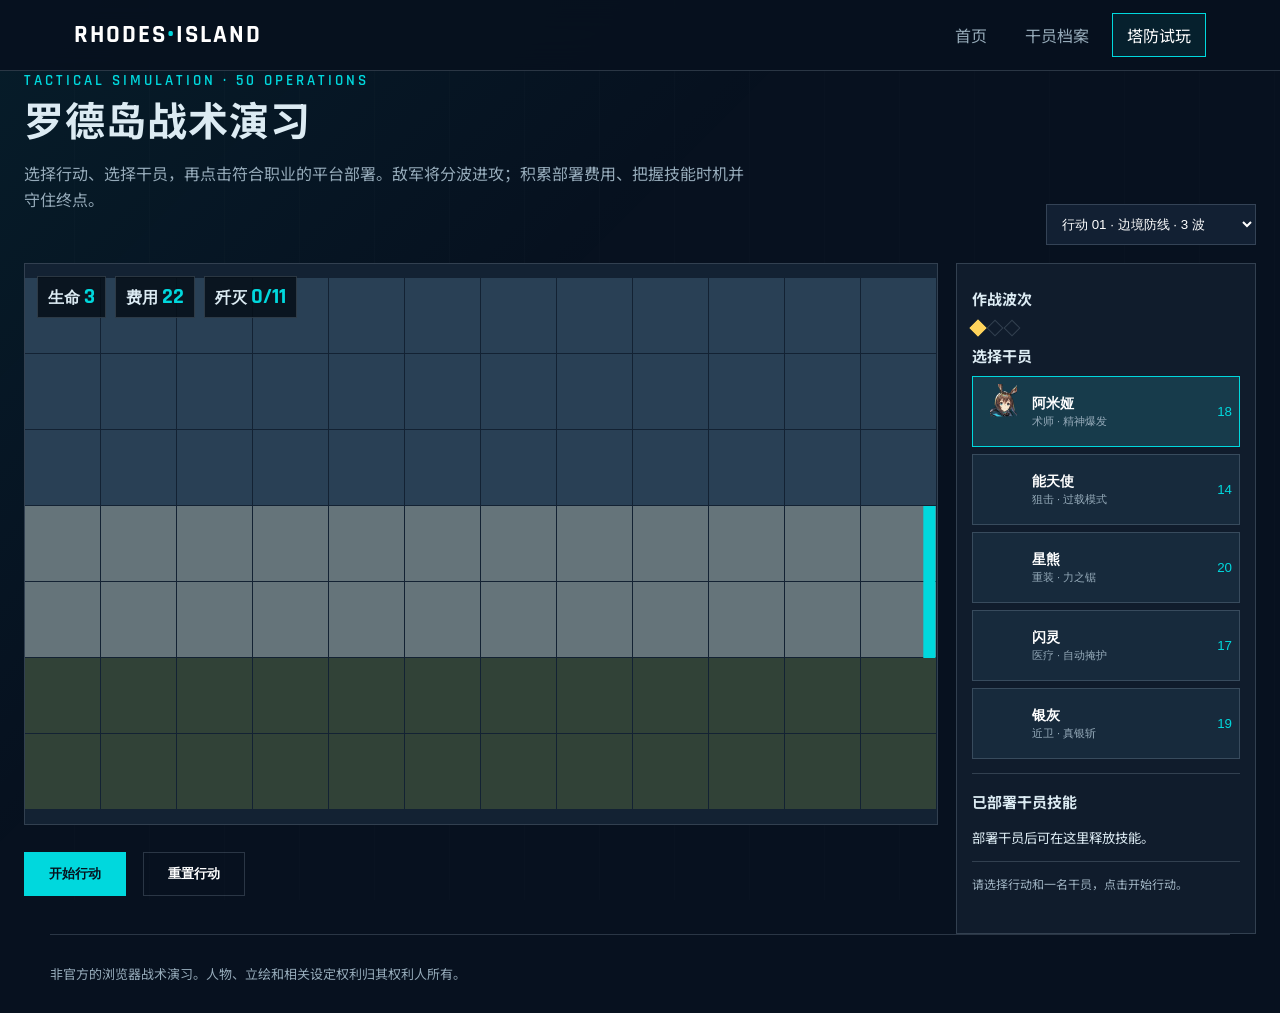
==== commit 278b7645: "refactor: split tower defense modules and optimize rendering" ====
--- a/game.html
+++ b/game.html
@@ -1 +1 @@
-<!doctype html><html lang="zh-CN"><head><meta charset="utf-8"><meta name="viewport" content="width=device-width,initial-scale=1"><meta name="description" content="含50个行动关卡的明日方舟风格塔防试玩。"><title>塔防作战｜罗德岛终端</title><link rel="stylesheet" href="style.css"><link rel="stylesheet" href="game.css"></head><body><header class="topbar"><div class="wrap nav"><a class="brand" href="index.html">RHODES<i>•</i>ISLAND</a><nav class="navlinks"><a href="index.html">首页</a><a href="characters.html">干员档案</a><a class="active" href="game.html">塔防试玩</a></nav></div></header><main><section class="wrap td-shell"><div class="td-top"><div><div class="eyebrow">TACTICAL SIMULATION · 50 OPERATIONS</div><h1 class="section-title">罗德岛战术演习</h1><p class="lead">选择行动、选择干员，再点击符合职业的平台部署。敌军将分波进攻；积累部署费用、把握技能时机并守住终点。</p></div><select class="level-select" id="level" aria-label="选择行动"></select></div><div class="td-layout"><div><div class="td-board"><canvas id="board" aria-label="战场网格"></canvas><div class="td-hud"><div class="td-pill">生命 <b id="life">3</b></div><div class="td-pill">费用 <b id="dp">22</b></div><div class="td-pill">歼灭 <b id="kills">0/0</b></div></div></div><div class="td-controls"><button class="button" id="start">开始行动</button><button class="button alt" id="reset">重置行动</button></div></div><aside class="td-side"><h3>作战波次</h3><div class="wave-track" id="waves"></div><h3>选择干员</h3><div id="operators"></div><div class="td-skills"><h3>已部署干员技能</h3><div id="skills"><small>部署干员后可在这里释放技能。</small></div></div><p class="td-log" id="log">请选择行动和一名干员，点击开始行动。</p></aside></div></section></main><footer><div class="wrap footer">非官方的浏览器战术演习。人物、立绘和相关设定权利归其权利人所有。</div></footer><script type="module">import{OPERATORS,LEVELS,GRID}from'./js/game-data.js';import{GameEngine}from'./js/game-engine.js';import{render}from'./js/game-render.js';const $=s=>document.querySelector(s),canvas=$('#board'),level=$('#level'),ops=$('#operators'),skills=$('#skills'),log=$('#log');let g=new GameEngine(),last=0,geom;LEVELS.forEach(x=>level.add(new Option(`${x.name} · ${x.waves.length} 波`,x.id)));function ui(){ $('#life').textContent=g.life;$('#dp').textContent=Math.floor(g.dp);$('#kills').textContent=`${g.kills}/${g.total}`;$('#waves').innerHTML=g.level.waves.map((_,i)=>`<i class="wave-dot ${i<g.wave?'done':i===g.wave?'now':''}"></i>`).join('');ops.innerHTML=OPERATORS.map(o=>`<button class="td-op ${g.selected?.id===o.id?'active':''}" data-id="${o.id}"><img src="${o.portrait}" alt=""><span><strong>${o.name}</strong><br><small>${o.role} · ${o.skill}</small></span><em>${o.cost}</em></button>`).join('');skills.innerHTML=g.units.length?g.units.map((u,i)=>`<button class="td-skill" data-skill="${i}" ${u.skillCd>0?'disabled':''}>${u.name} · ${u.skill} ${u.skillCd>0?`(${Math.ceil(u.skillCd)}s)`:''}</button>`).join(''):'<small>部署干员后可在这里释放技能。</small>'}function loop(t){let dt=Math.min(.05,(t-last)/1000||0);last=t;g.tick(dt);geom=render(canvas,g);ui();requestAnimationFrame(loop)}g.on('log',x=>log.textContent=x);g.on('end',ok=>{log.textContent=ok?'行动成功！可选择下一关继续演习。':'行动失败：终端失守。请调整部署后重试。'});g.on('state',()=>{});ops.onclick=e=>{let b=e.target.closest('[data-id]');if(b)g.select(b.dataset.id)};skills.onclick=e=>{let b=e.target.closest('[data-skill]');if(b)g.skill(+b.dataset.skill)};canvas.onclick=e=>{if(!geom)return;let r=canvas.getBoundingClientRect(),x=(e.clientX-r.left),y=(e.clientY-r.top),col=Math.floor((x-geom.ox)/geom.s),row=Math.floor((y-geom.oy)/geom.s);if(col>=0&&col<GRID.cols&&row>=0&&row<GRID.rows)g.deploy(col,row)};$('#start').onclick=()=>g.start();$('#reset').onclick=()=>{g.reset(+level.value);log.textContent='行动已重置。请选择干员并开始。'};level.onchange=()=>{g.reset(+level.value);log.textContent='已切换行动。'};level.value=1;g.select('amiya');ui();requestAnimationFrame(loop);</script></body></html>+<!doctype html><html lang="zh-CN"><head><meta charset="utf-8"><meta name="viewport" content="width=device-width,initial-scale=1"><meta name="description" content="含50个行动关卡的明日方舟风格塔防试玩。"><title>塔防作战｜罗德岛终端</title><link rel="stylesheet" href="style.css"><link rel="stylesheet" href="game.css"></head><body><header class="topbar"><div class="wrap nav"><a class="brand" href="index.html">RHODES<i>•</i>ISLAND</a><nav class="navlinks"><a href="index.html">首页</a><a href="characters.html">干员档案</a><a class="active" href="game.html">塔防试玩</a></nav></div></header><main><section class="wrap td-shell"><div class="td-top"><div><div class="eyebrow">TACTICAL SIMULATION · 50 OPERATIONS</div><h1 class="section-title">罗德岛战术演习</h1><p class="lead">选择行动、选择干员，再点击符合职业的平台部署。敌军将分波进攻；积累部署费用、把握技能时机并守住终点。</p></div><select class="level-select" id="level" aria-label="选择行动"></select></div><div class="td-layout"><div><div class="td-board"><canvas id="board" aria-label="战场网格"></canvas><div class="td-hud"><div class="td-pill">生命 <b id="life">3</b></div><div class="td-pill">费用 <b id="dp">22</b></div><div class="td-pill">歼灭 <b id="kills">0/0</b></div></div></div><div class="td-controls"><button class="button" id="start">开始行动</button><button class="button alt" id="reset">重置行动</button></div></div><aside class="td-side"><h3>作战波次</h3><div class="wave-track" id="waves"></div><h3>选择干员</h3><div id="operators"></div><div class="td-skills"><h3>已部署干员技能</h3><div id="skills"><small>部署干员后可在这里释放技能。</small></div></div><p class="td-log" id="log">请选择行动和一名干员，点击开始行动。</p></aside></div></section></main><footer><div class="wrap footer">非官方的浏览器战术演习。人物、立绘和相关设定权利归其权利人所有。</div></footer><script type="module" src="./js/game-main.js"></script></body></html>
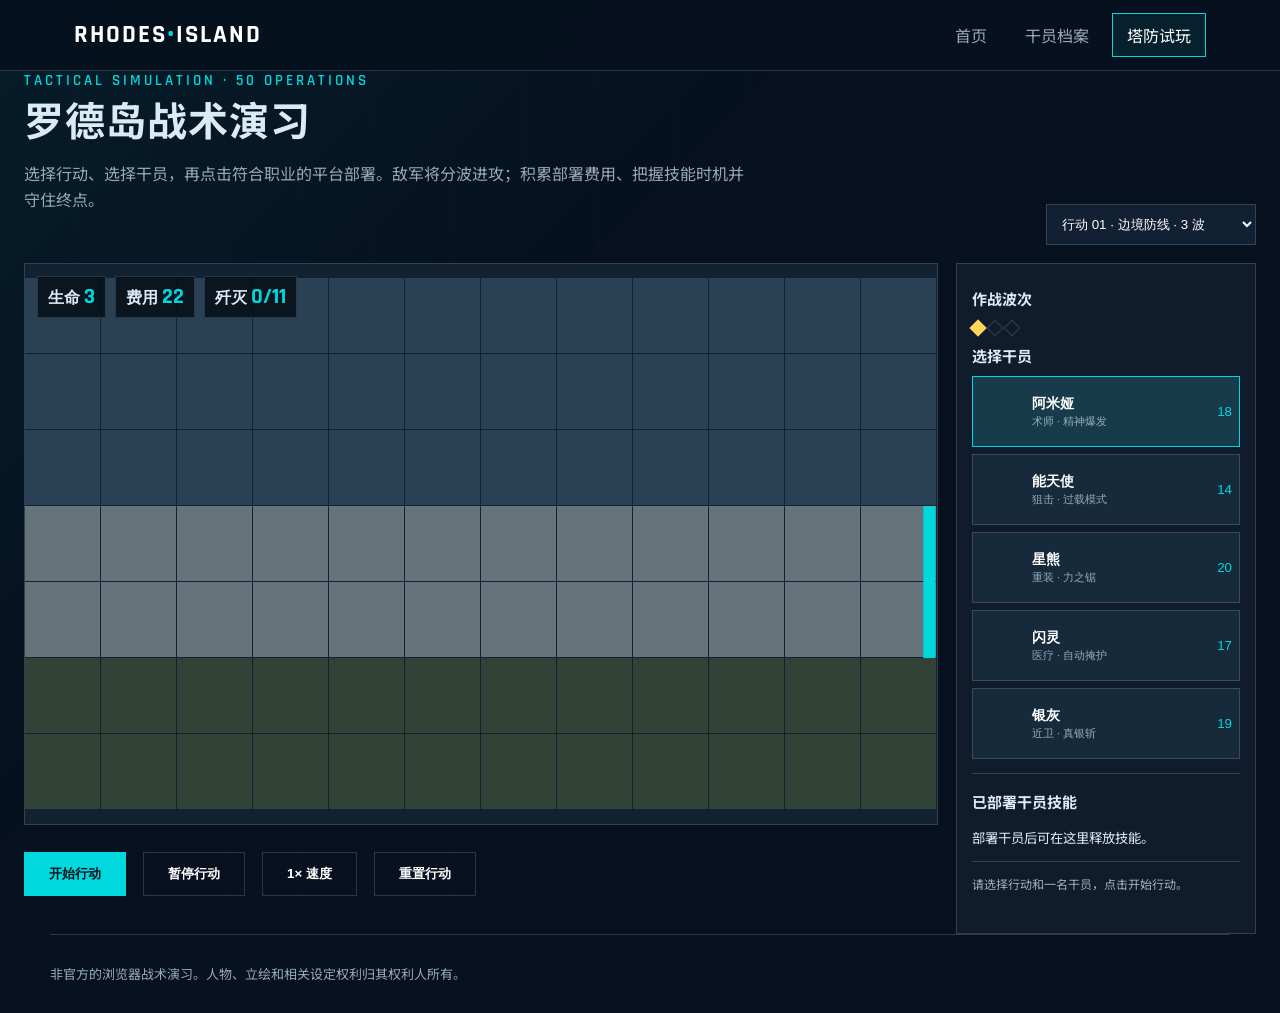
==== commit 80f87950: "feat: enhance tactical controls and add Worker deployment" ====
--- a/game.html
+++ b/game.html
@@ -1 +1 @@
-<!doctype html><html lang="zh-CN"><head><meta charset="utf-8"><meta name="viewport" content="width=device-width,initial-scale=1"><meta name="description" content="含50个行动关卡的明日方舟风格塔防试玩。"><title>塔防作战｜罗德岛终端</title><link rel="stylesheet" href="style.css"><link rel="stylesheet" href="game.css"></head><body><header class="topbar"><div class="wrap nav"><a class="brand" href="index.html">RHODES<i>•</i>ISLAND</a><nav class="navlinks"><a href="index.html">首页</a><a href="characters.html">干员档案</a><a class="active" href="game.html">塔防试玩</a></nav></div></header><main><section class="wrap td-shell"><div class="td-top"><div><div class="eyebrow">TACTICAL SIMULATION · 50 OPERATIONS</div><h1 class="section-title">罗德岛战术演习</h1><p class="lead">选择行动、选择干员，再点击符合职业的平台部署。敌军将分波进攻；积累部署费用、把握技能时机并守住终点。</p></div><select class="level-select" id="level" aria-label="选择行动"></select></div><div class="td-layout"><div><div class="td-board"><canvas id="board" aria-label="战场网格"></canvas><div class="td-hud"><div class="td-pill">生命 <b id="life">3</b></div><div class="td-pill">费用 <b id="dp">22</b></div><div class="td-pill">歼灭 <b id="kills">0/0</b></div></div></div><div class="td-controls"><button class="button" id="start">开始行动</button><button class="button alt" id="reset">重置行动</button></div></div><aside class="td-side"><h3>作战波次</h3><div class="wave-track" id="waves"></div><h3>选择干员</h3><div id="operators"></div><div class="td-skills"><h3>已部署干员技能</h3><div id="skills"><small>部署干员后可在这里释放技能。</small></div></div><p class="td-log" id="log">请选择行动和一名干员，点击开始行动。</p></aside></div></section></main><footer><div class="wrap footer">非官方的浏览器战术演习。人物、立绘和相关设定权利归其权利人所有。</div></footer><script type="module" src="./js/game-main.js"></script></body></html>+<!doctype html><html lang="zh-CN"><head><meta charset="utf-8"><meta name="viewport" content="width=device-width,initial-scale=1"><meta name="description" content="含50个行动关卡的明日方舟风格塔防试玩。"><title>塔防作战｜罗德岛终端</title><link rel="stylesheet" href="style.css"><link rel="stylesheet" href="game.css"></head><body><header class="topbar"><div class="wrap nav"><a class="brand" href="index.html">RHODES<i>•</i>ISLAND</a><nav class="navlinks"><a href="index.html">首页</a><a href="characters.html">干员档案</a><a class="active" href="game.html">塔防试玩</a></nav></div></header><main><section class="wrap td-shell"><div class="td-top"><div><div class="eyebrow">TACTICAL SIMULATION · 50 OPERATIONS</div><h1 class="section-title">罗德岛战术演习</h1><p class="lead">选择行动、选择干员，再点击符合职业的平台部署。敌军将分波进攻；积累部署费用、把握技能时机并守住终点。</p></div><select class="level-select" id="level" aria-label="选择行动"></select></div><div class="td-layout"><div><div class="td-board"><canvas id="board" aria-label="战场网格"></canvas><div class="td-hud"><div class="td-pill">生命 <b id="life">3</b></div><div class="td-pill">费用 <b id="dp">22</b></div><div class="td-pill">歼灭 <b id="kills">0/0</b></div></div></div><div class="td-controls"><button class="button" id="start">开始行动</button><button class="button alt" id="pause" disabled>暂停行动</button><button class="button alt" id="speed">1× 速度</button><button class="button alt" id="reset">重置行动</button></div></div><aside class="td-side"><h3>作战波次</h3><div class="wave-track" id="waves"></div><h3>选择干员</h3><div id="operators"></div><div class="td-skills"><h3>已部署干员技能</h3><div id="skills"><small>部署干员后可在这里释放技能。</small></div></div><p class="td-log" id="log">请选择行动和一名干员，点击开始行动。</p></aside></div></section></main><footer><div class="wrap footer">非官方的浏览器战术演习。人物、立绘和相关设定权利归其权利人所有。</div></footer><script type="module" src="./js/game-main.js"></script></body></html>
--- a/game.css
+++ b/game.css
@@ -1 +1 @@
-.td-shell{max-width:1400px}.td-top{display:flex;justify-content:space-between;gap:20px;align-items:end;margin-bottom:18px}.level-select{background:#122033;border:1px solid var(--line);color:white;padding:11px;min-width:210px}.td-layout{display:grid;grid-template-columns:minmax(0,1fr) 300px;gap:18px}.td-board{position:relative;border:1px solid var(--line);background:#101c2c;min-height:460px}.td-board canvas{width:100%;height:560px;display:block;cursor:crosshair}.td-hud{position:absolute;inset:12px 12px auto;display:flex;gap:9px;pointer-events:none}.td-pill{background:rgba(5,14,24,.86);border:1px solid var(--line);padding:6px 10px;font:700 16px Rajdhani,sans-serif}.td-pill b{color:var(--cyan);font-size:22px}.td-side{background:#101c2c;border:1px solid var(--line);padding:15px}.td-side h3{font-size:15px;margin:8px 0}.td-op{display:grid;grid-template-columns:52px 1fr auto;align-items:center;width:100%;text-align:left;background:#172a3c;color:white;border:1px solid var(--line);padding:7px;margin:7px 0;cursor:pointer}.td-op:hover,.td-op.active{border-color:var(--cyan);background:#173b4b}.td-op img{width:47px;height:55px;object-fit:contain;object-position:top}.td-op strong{font-size:14px}.td-op small{color:var(--muted);font-size:11px}.td-op em{color:var(--cyan);font-style:normal}.td-skills{border-top:1px solid var(--line);margin-top:14px;padding-top:8px}.td-skill{width:100%;margin:5px 0;padding:8px;text-align:left;border:1px solid var(--line);background:#172a3c;color:#dcebf3;cursor:pointer}.td-skill:hover:not(:disabled){border-color:#ffd45c}.td-skill:disabled{opacity:.45}.td-log{border-top:1px solid var(--line);margin-top:12px;padding-top:12px;min-height:45px;color:#9db1c0;font-size:12px}.td-controls{display:flex;gap:9px;flex-wrap:wrap;margin-top:15px}.td-tip{font-size:13px;color:var(--muted);margin:0 0 14px}.wave-track{display:flex;gap:5px;margin:10px 0}.wave-dot{width:12px;height:12px;border:1px solid var(--line);transform:rotate(45deg)}.wave-dot.done{background:var(--cyan);border-color:var(--cyan)}.wave-dot.now{border-color:#ffd45c;background:#ffd45c}@media(max-width:840px){.td-layout{grid-template-columns:1fr}.td-side{order:-1}.td-board canvas{height:460px}.td-top{align-items:start;flex-direction:column}.level-select{width:100%}}+.td-shell{max-width:1400px}.td-top{display:flex;justify-content:space-between;gap:20px;align-items:end;margin-bottom:18px}.level-select{background:#122033;border:1px solid var(--line);color:white;padding:11px;min-width:210px}.td-layout{display:grid;grid-template-columns:minmax(0,1fr) 300px;gap:18px}.td-board{position:relative;border:1px solid var(--line);background:#101c2c;min-height:460px}.td-board canvas{width:100%;height:560px;display:block;cursor:crosshair}.td-hud{position:absolute;inset:12px 12px auto;display:flex;gap:9px;pointer-events:none}.td-pill{background:rgba(5,14,24,.86);border:1px solid var(--line);padding:6px 10px;font:700 16px Rajdhani,sans-serif}.td-pill b{color:var(--cyan);font-size:22px}.td-side{background:#101c2c;border:1px solid var(--line);padding:15px}.td-side h3{font-size:15px;margin:8px 0}.td-op{display:grid;grid-template-columns:52px 1fr auto;align-items:center;width:100%;text-align:left;background:#172a3c;color:white;border:1px solid var(--line);padding:7px;margin:7px 0;cursor:pointer}.td-op:hover,.td-op.active{border-color:var(--cyan);background:#173b4b}.td-op img{width:47px;height:55px;object-fit:contain;object-position:top}.td-op strong{font-size:14px}.td-op small{color:var(--muted);font-size:11px}.td-op em{color:var(--cyan);font-style:normal}.td-skills{border-top:1px solid var(--line);margin-top:14px;padding-top:8px}.td-skill{width:100%;margin:5px 0;padding:8px;text-align:left;border:1px solid var(--line);background:#172a3c;color:#dcebf3;cursor:pointer}.td-skill:hover:not(:disabled){border-color:#ffd45c}.td-skill:disabled{opacity:.45}.td-unit-control{display:grid;grid-template-columns:1fr auto;gap:5px;align-items:center}.td-retreat{cursor:pointer;color:#ffb27b;background:#281b20;border:1px solid rgba(255,147,69,.45);padding:8px 7px;font-size:11px;white-space:nowrap}.td-retreat:hover{border-color:var(--orange);color:white}.td-log{border-top:1px solid var(--line);margin-top:12px;padding-top:12px;min-height:45px;color:#9db1c0;font-size:12px}.td-controls{display:flex;gap:9px;flex-wrap:wrap;margin-top:15px}.td-tip{font-size:13px;color:var(--muted);margin:0 0 14px}.wave-track{display:flex;gap:5px;margin:10px 0}.wave-dot{width:12px;height:12px;border:1px solid var(--line);transform:rotate(45deg)}.wave-dot.done{background:var(--cyan);border-color:var(--cyan)}.wave-dot.now{border-color:#ffd45c;background:#ffd45c}@media(max-width:840px){.td-layout{grid-template-columns:1fr}.td-side{order:-1}.td-board canvas{height:460px}.td-top{align-items:start;flex-direction:column}.level-select{width:100%}}
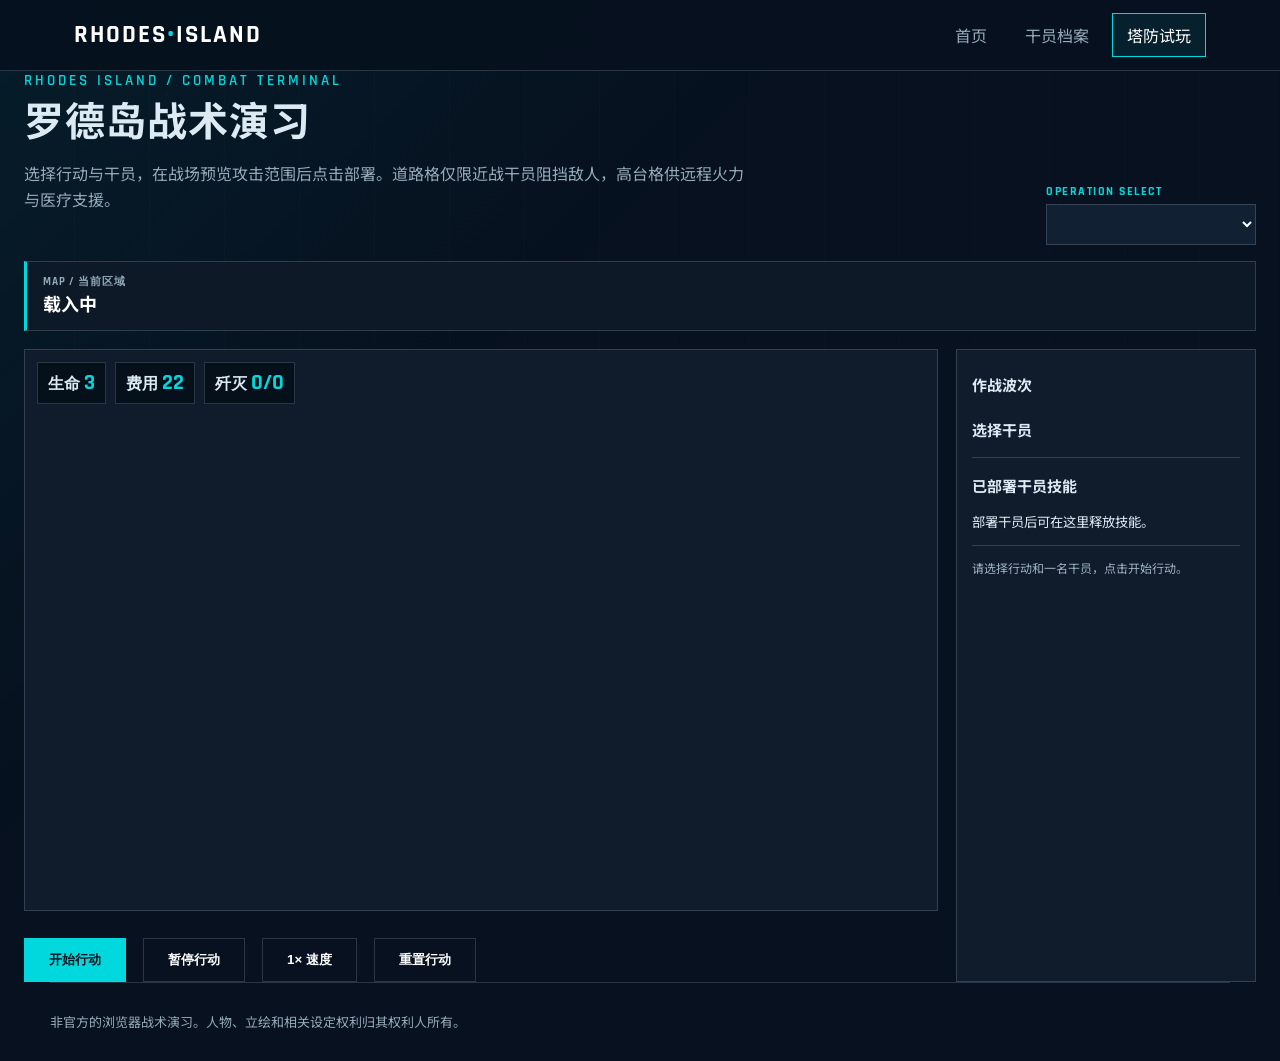
==== commit 20a0adb1: "feat: add map variety progression and tactical deployment preview" ====
--- a/game.html
+++ b/game.html
@@ -1 +1 @@
-<!doctype html><html lang="zh-CN"><head><meta charset="utf-8"><meta name="viewport" content="width=device-width,initial-scale=1"><meta name="description" content="含50个行动关卡的明日方舟风格塔防试玩。"><title>塔防作战｜罗德岛终端</title><link rel="stylesheet" href="style.css"><link rel="stylesheet" href="game.css"></head><body><header class="topbar"><div class="wrap nav"><a class="brand" href="index.html">RHODES<i>•</i>ISLAND</a><nav class="navlinks"><a href="index.html">首页</a><a href="characters.html">干员档案</a><a class="active" href="game.html">塔防试玩</a></nav></div></header><main><section class="wrap td-shell"><div class="td-top"><div><div class="eyebrow">TACTICAL SIMULATION · 50 OPERATIONS</div><h1 class="section-title">罗德岛战术演习</h1><p class="lead">选择行动、选择干员，再点击符合职业的平台部署。敌军将分波进攻；积累部署费用、把握技能时机并守住终点。</p></div><select class="level-select" id="level" aria-label="选择行动"></select></div><div class="td-layout"><div><div class="td-board"><canvas id="board" aria-label="战场网格"></canvas><div class="td-hud"><div class="td-pill">生命 <b id="life">3</b></div><div class="td-pill">费用 <b id="dp">22</b></div><div class="td-pill">歼灭 <b id="kills">0/0</b></div></div></div><div class="td-controls"><button class="button" id="start">开始行动</button><button class="button alt" id="pause" disabled>暂停行动</button><button class="button alt" id="speed">1× 速度</button><button class="button alt" id="reset">重置行动</button></div></div><aside class="td-side"><h3>作战波次</h3><div class="wave-track" id="waves"></div><h3>选择干员</h3><div id="operators"></div><div class="td-skills"><h3>已部署干员技能</h3><div id="skills"><small>部署干员后可在这里释放技能。</small></div></div><p class="td-log" id="log">请选择行动和一名干员，点击开始行动。</p></aside></div></section></main><footer><div class="wrap footer">非官方的浏览器战术演习。人物、立绘和相关设定权利归其权利人所有。</div></footer><script type="module" src="./js/game-main.js"></script></body></html>+<!doctype html><html lang="zh-CN"><head><meta charset="utf-8"><meta name="viewport" content="width=device-width,initial-scale=1"><meta name="description" content="含50个行动关卡的明日方舟风格塔防试玩。"><title>塔防作战｜罗德岛终端</title><link rel="stylesheet" href="style.css"><link rel="stylesheet" href="game.css"></head><body><header class="topbar"><div class="wrap nav"><a class="brand" href="index.html">RHODES<i>•</i>ISLAND</a><nav class="navlinks"><a href="index.html">首页</a><a href="characters.html">干员档案</a><a class="active" href="game.html">塔防试玩</a></nav></div></header><main><section class="wrap td-shell"><div class="td-top"><div><div class="eyebrow">RHODES ISLAND / COMBAT TERMINAL</div><h1 class="section-title">罗德岛战术演习</h1><p class="lead">选择行动与干员，在战场预览攻击范围后点击部署。道路格仅限近战干员阻挡敌人，高台格供远程火力与医疗支援。</p></div><div class="operation-select"><span>OPERATION SELECT</span><select class="level-select" id="level" aria-label="选择行动"></select></div></div><div class="map-brief"><div><span>MAP / 当前区域</span><strong id="map-name">载入中</strong></div><p id="map-trait"></p><em id="reward"></em></div><div class="td-layout"><div><div class="td-board"><canvas id="board" aria-label="战场网格"></canvas><div class="td-hud"><div class="td-pill">生命 <b id="life">3</b></div><div class="td-pill">费用 <b id="dp">22</b></div><div class="td-pill">歼灭 <b id="kills">0/0</b></div></div></div><div class="td-controls"><button class="button" id="start">开始行动</button><button class="button alt" id="pause" disabled>暂停行动</button><button class="button alt" id="speed">1× 速度</button><button class="button alt" id="reset">重置行动</button></div></div><aside class="td-side"><h3>作战波次</h3><div class="wave-track" id="waves"></div><h3>选择干员</h3><div id="operators"></div><div class="td-skills"><h3>已部署干员技能</h3><div id="skills"><small>部署干员后可在这里释放技能。</small></div></div><p class="td-log" id="log">请选择行动和一名干员，点击开始行动。</p></aside></div></section></main><footer><div class="wrap footer">非官方的浏览器战术演习。人物、立绘和相关设定权利归其权利人所有。</div></footer><script type="module" src="./js/game-main.js?v=map-progress-1"></script></body></html>
--- a/game.css
+++ b/game.css
@@ -1 +1 @@
-.td-shell{max-width:1400px}.td-top{display:flex;justify-content:space-between;gap:20px;align-items:end;margin-bottom:18px}.level-select{background:#122033;border:1px solid var(--line);color:white;padding:11px;min-width:210px}.td-layout{display:grid;grid-template-columns:minmax(0,1fr) 300px;gap:18px}.td-board{position:relative;border:1px solid var(--line);background:#101c2c;min-height:460px}.td-board canvas{width:100%;height:560px;display:block;cursor:crosshair}.td-hud{position:absolute;inset:12px 12px auto;display:flex;gap:9px;pointer-events:none}.td-pill{background:rgba(5,14,24,.86);border:1px solid var(--line);padding:6px 10px;font:700 16px Rajdhani,sans-serif}.td-pill b{color:var(--cyan);font-size:22px}.td-side{background:#101c2c;border:1px solid var(--line);padding:15px}.td-side h3{font-size:15px;margin:8px 0}.td-op{display:grid;grid-template-columns:52px 1fr auto;align-items:center;width:100%;text-align:left;background:#172a3c;color:white;border:1px solid var(--line);padding:7px;margin:7px 0;cursor:pointer}.td-op:hover,.td-op.active{border-color:var(--cyan);background:#173b4b}.td-op img{width:47px;height:55px;object-fit:contain;object-position:top}.td-op strong{font-size:14px}.td-op small{color:var(--muted);font-size:11px}.td-op em{color:var(--cyan);font-style:normal}.td-skills{border-top:1px solid var(--line);margin-top:14px;padding-top:8px}.td-skill{width:100%;margin:5px 0;padding:8px;text-align:left;border:1px solid var(--line);background:#172a3c;color:#dcebf3;cursor:pointer}.td-skill:hover:not(:disabled){border-color:#ffd45c}.td-skill:disabled{opacity:.45}.td-unit-control{display:grid;grid-template-columns:1fr auto;gap:5px;align-items:center}.td-retreat{cursor:pointer;color:#ffb27b;background:#281b20;border:1px solid rgba(255,147,69,.45);padding:8px 7px;font-size:11px;white-space:nowrap}.td-retreat:hover{border-color:var(--orange);color:white}.td-log{border-top:1px solid var(--line);margin-top:12px;padding-top:12px;min-height:45px;color:#9db1c0;font-size:12px}.td-controls{display:flex;gap:9px;flex-wrap:wrap;margin-top:15px}.td-tip{font-size:13px;color:var(--muted);margin:0 0 14px}.wave-track{display:flex;gap:5px;margin:10px 0}.wave-dot{width:12px;height:12px;border:1px solid var(--line);transform:rotate(45deg)}.wave-dot.done{background:var(--cyan);border-color:var(--cyan)}.wave-dot.now{border-color:#ffd45c;background:#ffd45c}@media(max-width:840px){.td-layout{grid-template-columns:1fr}.td-side{order:-1}.td-board canvas{height:460px}.td-top{align-items:start;flex-direction:column}.level-select{width:100%}}+.td-shell{max-width:1400px}.operation-select{display:grid;gap:5px;color:var(--cyan);font:700 12px Rajdhani,sans-serif;letter-spacing:1.5px}.map-brief{display:grid;grid-template-columns:210px 1fr auto;align-items:center;gap:20px;margin:-2px 0 18px;padding:12px 16px;border:1px solid var(--line);border-left:3px solid var(--cyan);background:#0d1927}.map-brief span{display:block;color:var(--muted);font:700 11px Rajdhani,sans-serif;letter-spacing:1px}.map-brief strong{color:#fff;font-size:18px}.map-brief p{margin:0;color:#afc1cb;font-size:13px}.map-brief em{color:#ffd45c;font-style:normal;font-size:13px}.td-top{display:flex;justify-content:space-between;gap:20px;align-items:end;margin-bottom:18px}.level-select{background:#122033;border:1px solid var(--line);color:white;padding:11px;min-width:210px}.td-layout{display:grid;grid-template-columns:minmax(0,1fr) 300px;gap:18px}.td-board{position:relative;border:1px solid var(--line);background:#101c2c;min-height:460px}.td-board canvas{width:100%;height:560px;display:block;cursor:crosshair}.td-hud{position:absolute;inset:12px 12px auto;display:flex;gap:9px;pointer-events:none}.td-pill{background:rgba(5,14,24,.86);border:1px solid var(--line);padding:6px 10px;font:700 16px Rajdhani,sans-serif}.td-pill b{color:var(--cyan);font-size:22px}.td-side{background:#101c2c;border:1px solid var(--line);padding:15px}.td-side h3{font-size:15px;margin:8px 0}.td-op{display:grid;grid-template-columns:52px 1fr auto;align-items:center;width:100%;text-align:left;background:#172a3c;color:white;border:1px solid var(--line);padding:7px;margin:7px 0;cursor:pointer}.td-op:hover,.td-op.active{border-color:var(--cyan);background:#173b4b}.td-op img{width:47px;height:55px;object-fit:contain;object-position:top}.td-op strong{font-size:14px}.td-op small{color:var(--muted);font-size:11px}.td-op em{color:var(--cyan);font-style:normal}.td-skills{border-top:1px solid var(--line);margin-top:14px;padding-top:8px}.td-skill{width:100%;margin:5px 0;padding:8px;text-align:left;border:1px solid var(--line);background:#172a3c;color:#dcebf3;cursor:pointer}.td-skill:hover:not(:disabled){border-color:#ffd45c}.td-skill:disabled{opacity:.45}.td-unit-control{display:grid;grid-template-columns:1fr auto;gap:5px;align-items:center}.td-retreat{cursor:pointer;color:#ffb27b;background:#281b20;border:1px solid rgba(255,147,69,.45);padding:8px 7px;font-size:11px;white-space:nowrap}.td-retreat:hover{border-color:var(--orange);color:white}.td-log{border-top:1px solid var(--line);margin-top:12px;padding-top:12px;min-height:45px;color:#9db1c0;font-size:12px}.td-controls{display:flex;gap:9px;flex-wrap:wrap;margin-top:15px}.td-tip{font-size:13px;color:var(--muted);margin:0 0 14px}.wave-track{display:flex;gap:5px;margin:10px 0}.wave-dot{width:12px;height:12px;border:1px solid var(--line);transform:rotate(45deg)}.wave-dot.done{background:var(--cyan);border-color:var(--cyan)}.wave-dot.now{border-color:#ffd45c;background:#ffd45c}@media(max-width:840px){.td-layout{grid-template-columns:1fr}.td-side{order:-1}.td-board canvas{height:460px}.td-top{align-items:start;flex-direction:column}.level-select{width:100%}.map-brief{grid-template-columns:1fr;gap:6px}.operation-select{width:100%}}
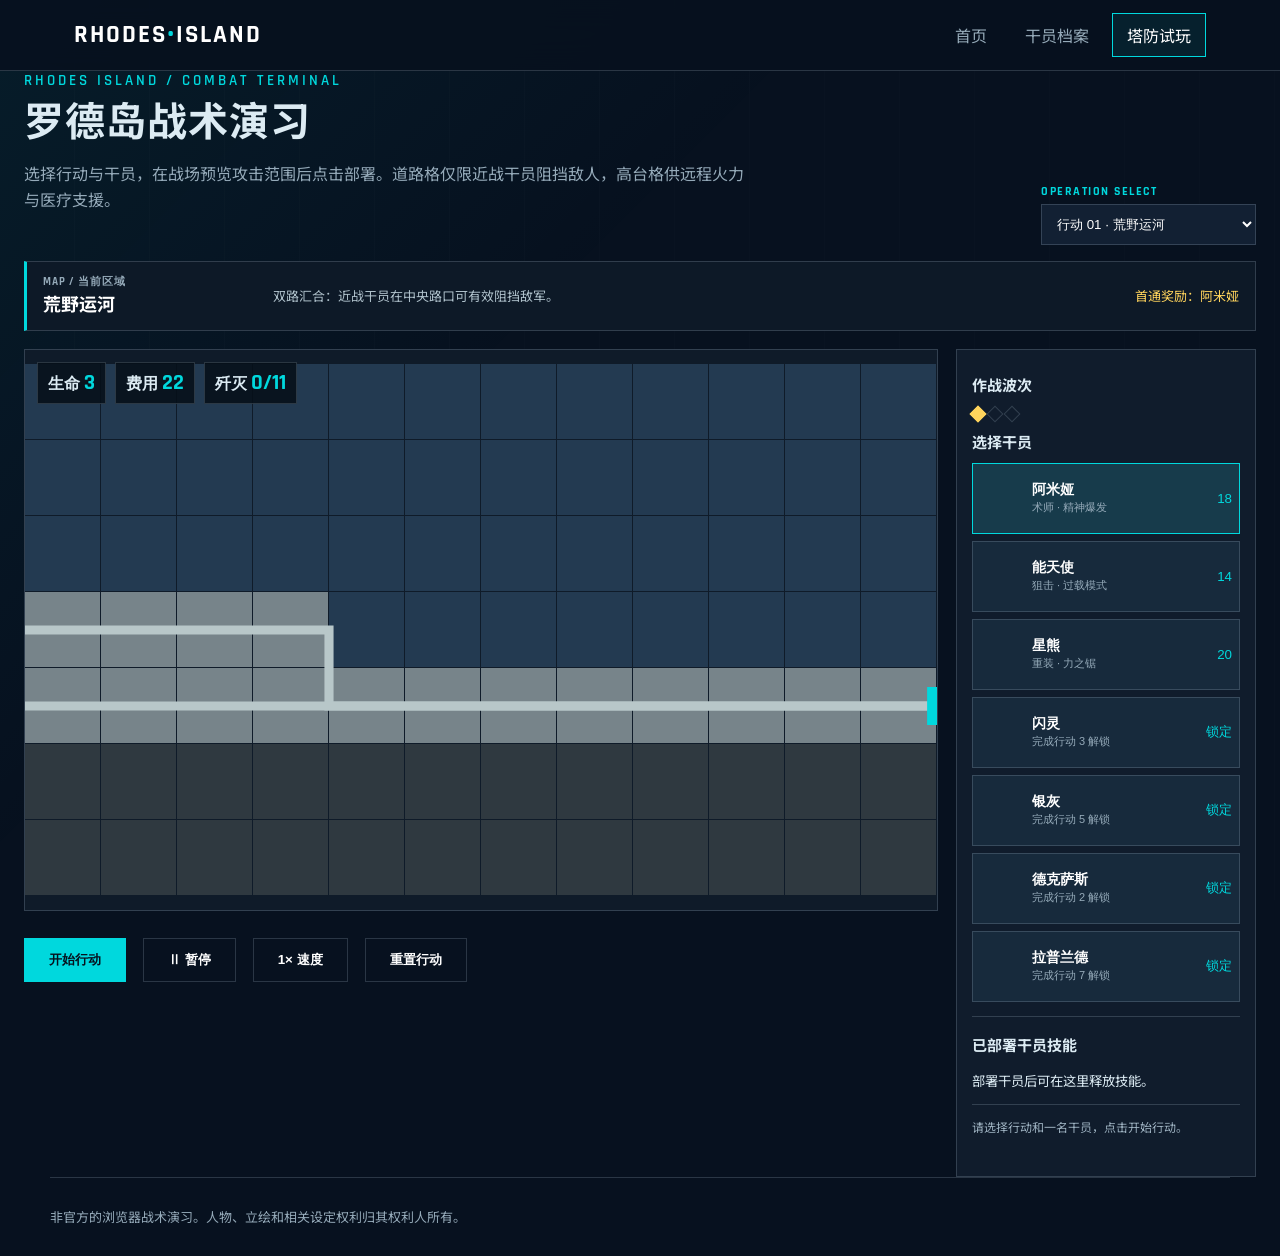
==== commit 694773b8: "fix: stabilize tactical HUD and correct map renderer" ====
--- a/game.html
+++ b/game.html
@@ -1 +1 @@
-<!doctype html><html lang="zh-CN"><head><meta charset="utf-8"><meta name="viewport" content="width=device-width,initial-scale=1"><meta name="description" content="含50个行动关卡的明日方舟风格塔防试玩。"><title>塔防作战｜罗德岛终端</title><link rel="stylesheet" href="style.css"><link rel="stylesheet" href="game.css"></head><body><header class="topbar"><div class="wrap nav"><a class="brand" href="index.html">RHODES<i>•</i>ISLAND</a><nav class="navlinks"><a href="index.html">首页</a><a href="characters.html">干员档案</a><a class="active" href="game.html">塔防试玩</a></nav></div></header><main><section class="wrap td-shell"><div class="td-top"><div><div class="eyebrow">RHODES ISLAND / COMBAT TERMINAL</div><h1 class="section-title">罗德岛战术演习</h1><p class="lead">选择行动与干员，在战场预览攻击范围后点击部署。道路格仅限近战干员阻挡敌人，高台格供远程火力与医疗支援。</p></div><div class="operation-select"><span>OPERATION SELECT</span><select class="level-select" id="level" aria-label="选择行动"></select></div></div><div class="map-brief"><div><span>MAP / 当前区域</span><strong id="map-name">载入中</strong></div><p id="map-trait"></p><em id="reward"></em></div><div class="td-layout"><div><div class="td-board"><canvas id="board" aria-label="战场网格"></canvas><div class="td-hud"><div class="td-pill">生命 <b id="life">3</b></div><div class="td-pill">费用 <b id="dp">22</b></div><div class="td-pill">歼灭 <b id="kills">0/0</b></div></div></div><div class="td-controls"><button class="button" id="start">开始行动</button><button class="button alt" id="pause" disabled>暂停行动</button><button class="button alt" id="speed">1× 速度</button><button class="button alt" id="reset">重置行动</button></div></div><aside class="td-side"><h3>作战波次</h3><div class="wave-track" id="waves"></div><h3>选择干员</h3><div id="operators"></div><div class="td-skills"><h3>已部署干员技能</h3><div id="skills"><small>部署干员后可在这里释放技能。</small></div></div><p class="td-log" id="log">请选择行动和一名干员，点击开始行动。</p></aside></div></section></main><footer><div class="wrap footer">非官方的浏览器战术演习。人物、立绘和相关设定权利归其权利人所有。</div></footer><script type="module" src="./js/game-main.js?v=map-progress-1"></script></body></html>+<!doctype html><html lang="zh-CN"><head><meta charset="utf-8"><meta name="viewport" content="width=device-width,initial-scale=1"><meta name="description" content="含50个行动关卡的明日方舟风格塔防试玩。"><title>塔防作战｜罗德岛终端</title><link rel="stylesheet" href="style.css"><link rel="stylesheet" href="game.css"></head><body><header class="topbar"><div class="wrap nav"><a class="brand" href="index.html">RHODES<i>•</i>ISLAND</a><nav class="navlinks"><a href="index.html">首页</a><a href="characters.html">干员档案</a><a class="active" href="game.html">塔防试玩</a></nav></div></header><main><section class="wrap td-shell"><div class="td-top"><div><div class="eyebrow">RHODES ISLAND / COMBAT TERMINAL</div><h1 class="section-title">罗德岛战术演习</h1><p class="lead">选择行动与干员，在战场预览攻击范围后点击部署。道路格仅限近战干员阻挡敌人，高台格供远程火力与医疗支援。</p></div><div class="operation-select"><span>OPERATION SELECT</span><select class="level-select" id="level" aria-label="选择行动"></select></div></div><div class="map-brief"><div><span>MAP / 当前区域</span><strong id="map-name">载入中</strong></div><p id="map-trait"></p><em id="reward"></em></div><div class="td-layout"><div><div class="td-board"><canvas id="board" aria-label="战场网格"></canvas><div class="td-hud"><div class="td-pill">生命 <b id="life">3</b></div><div class="td-pill">费用 <b id="dp">22</b></div><div class="td-pill">歼灭 <b id="kills">0/0</b></div></div></div><div class="td-controls"><button class="button" id="start">开始行动</button><button class="button alt" id="pause" disabled>暂停行动</button><button class="button alt" id="speed">1× 速度</button><button class="button alt" id="reset">重置行动</button></div></div><aside class="td-side"><h3>作战波次</h3><div class="wave-track" id="waves"></div><h3>选择干员</h3><div id="operators"></div><div class="td-skills"><h3>已部署干员技能</h3><div id="skills"><small>部署干员后可在这里释放技能。</small></div></div><p class="td-log" id="log">请选择行动和一名干员，点击开始行动。</p></aside></div></section></main><footer><div class="wrap footer">非官方的浏览器战术演习。人物、立绘和相关设定权利归其权利人所有。</div></footer><script type="module">import('./js/game-main.js?v=map-progress-3').catch(error => { document.querySelector('#log').textContent = `战术终端初始化失败：${error.message}`; console.error(error); });</script></body></html>
